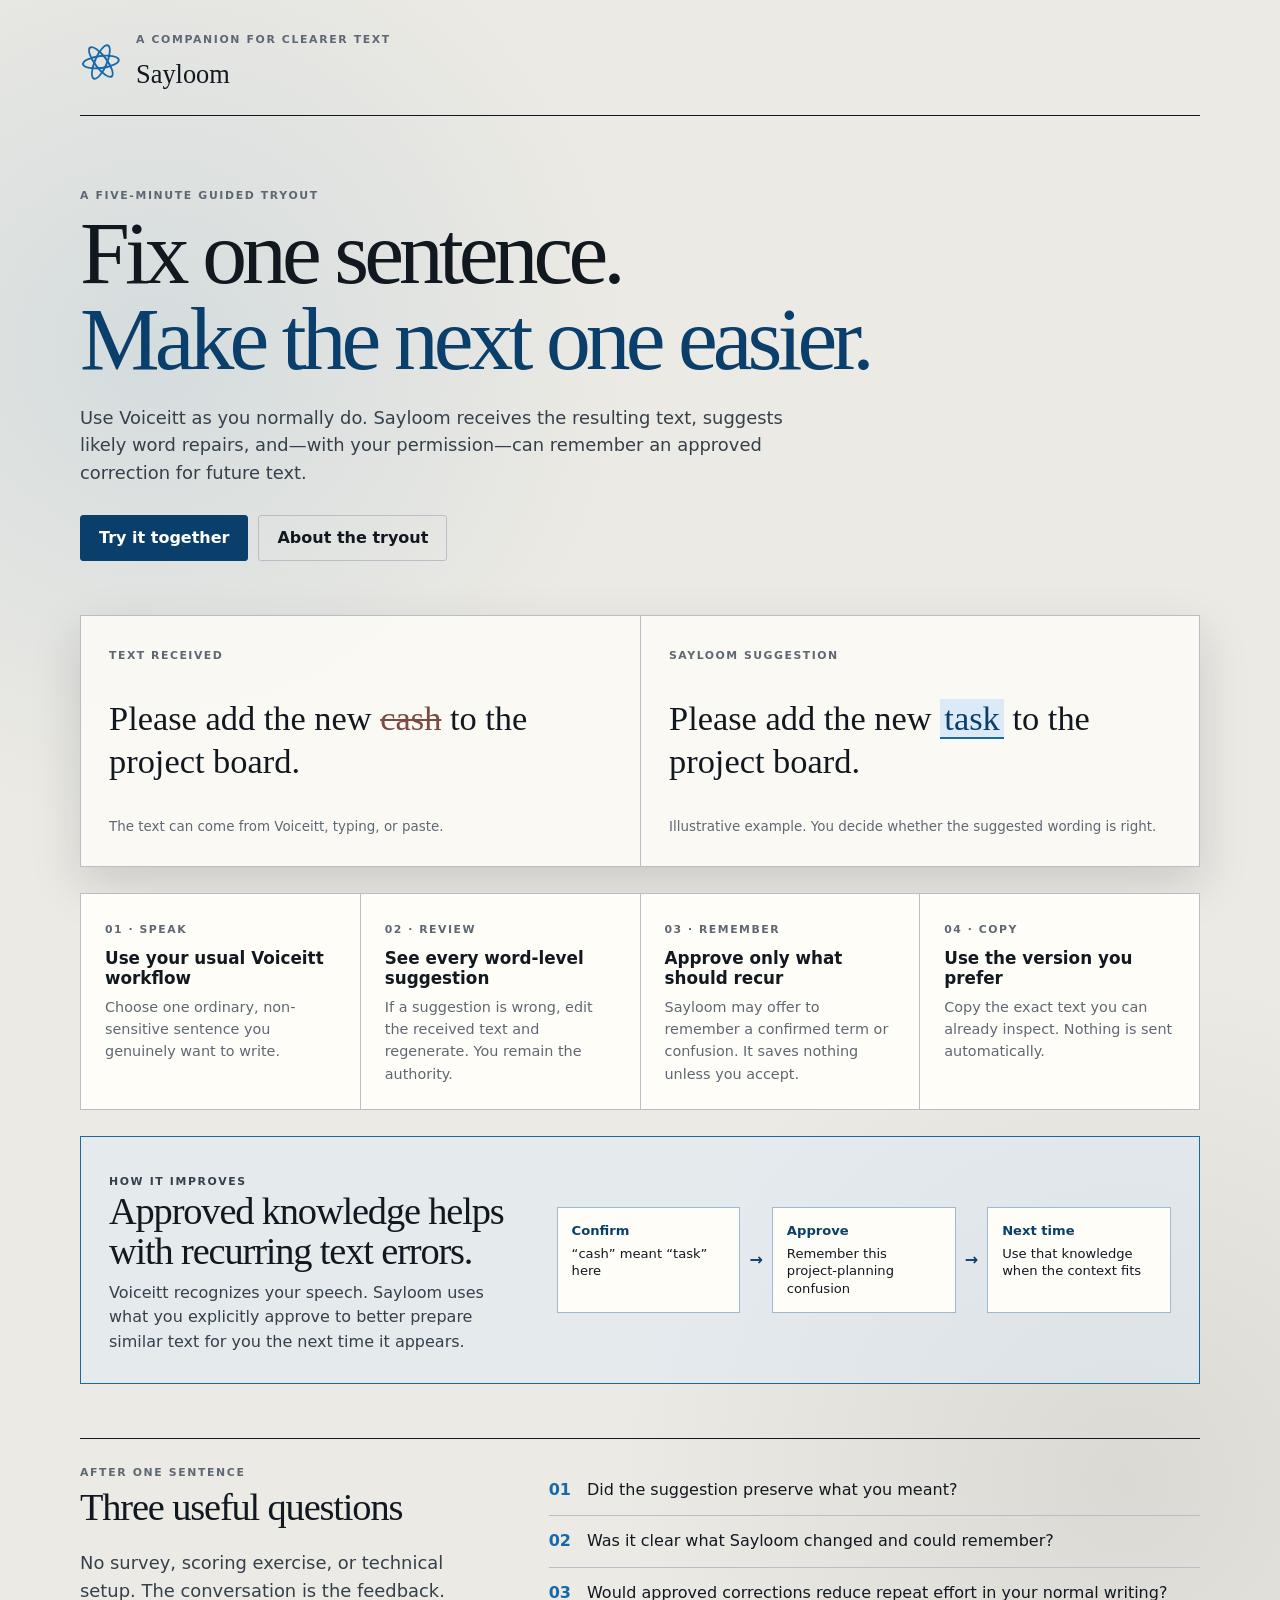
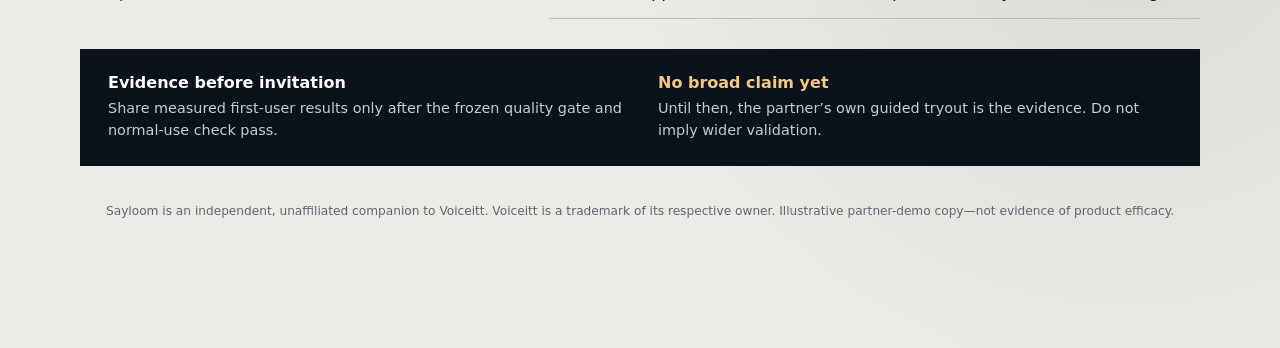
==== docs/partner-demo.html @ c9ff85a4 "docs: promote partner demo collateral Amp-Thread-ID: https://ampcode.com/threads/T-01a06f60-e98a-776" ====
<!doctype html>
<html lang="en">
  <head>
    <meta charset="utf-8">
    <meta name="viewport" content="width=device-width, initial-scale=1">
    <meta name="color-scheme" content="light">
    <title>Sayloom partner demonstration</title>
    <style>
      :root {
        --ink: #111820;
        --night: #0b121b;
        --muted: #5e6874;
        --paper: #eceae4;
        --paper-bright: #fffdf7;
        --line: #b9bec6;
        --blue: #1769aa;
        --blue-dark: #0b3f6b;
        --blue-pale: #dbeaf6;
        --shadow: rgba(11, 18, 27, 0.15);
      }

      * { box-sizing: border-box; }

      body {
        margin: 0;
        min-height: 100vh;
        color: var(--ink);
        background:
          radial-gradient(circle at 12% 18%, rgba(23, 105, 170, 0.11), transparent 30rem),
          radial-gradient(circle at 88% 76%, rgba(11, 18, 27, 0.08), transparent 32rem),
          var(--paper);
        font-family: "Avenir Next", Avenir, system-ui, sans-serif;
      }

      .page {
        width: min(1120px, calc(100% - 40px));
        margin: 0 auto;
        padding: 32px 0 116px;
      }

      .masthead {
        display: flex;
        align-items: center;
        justify-content: space-between;
        gap: 20px;
        padding-bottom: 20px;
        border-bottom: 1px solid var(--ink);
      }

      .brand { display: flex; align-items: center; gap: 14px; }
      .mark { position: relative; width: 42px; height: 42px; transform: rotate(-7deg); }
      .mark i {
        position: absolute;
        top: 13px;
        left: 2px;
        width: 38px;
        height: 14px;
        border: 2px solid var(--blue);
        border-radius: 50%;
      }
      .mark i:nth-child(2) { transform: rotate(60deg); }
      .mark i:nth-child(3) { transform: rotate(120deg); }

      .eyebrow {
        margin: 0 0 5px;
        color: var(--muted);
        font-size: 0.68rem;
        font-weight: 800;
        letter-spacing: 0.15em;
        text-transform: uppercase;
      }

      .brand-name { margin: 0; font-family: "Iowan Old Style", Palatino, serif; font-size: 1.65rem; font-weight: 500; }

      h1, h2 { font-family: "Iowan Old Style", Palatino, serif; font-weight: 500; }
      h1 { margin: 0; font-size: clamp(3rem, 7vw, 5.8rem); line-height: 0.96; letter-spacing: -0.055em; }
      h2 { margin: 0; font-size: clamp(1.7rem, 3vw, 2.5rem); line-height: 1.05; letter-spacing: -0.03em; }
      p { line-height: 1.55; }

      .lede { max-width: 720px; margin: 22px 0 0; color: #34404b; font-size: 1.12rem; }
      .hero { padding: 72px 0 54px; }
      .accent { color: var(--blue-dark); }
      .button {
        display: inline-flex;
        align-items: center;
        justify-content: center;
        min-height: 46px;
        padding: 10px 18px;
        border: 1px solid var(--blue-dark);
        border-radius: 3px;
        color: white;
        background: var(--blue-dark);
        font-weight: 750;
      }
      .button.secondary { color: var(--ink); background: transparent; border-color: var(--line); }
      .actions { display: flex; flex-wrap: wrap; gap: 10px; margin-top: 28px; }

      .sheet {
        border: 1px solid var(--line);
        background: rgba(255, 253, 247, 0.82);
        box-shadow: 0 18px 46px var(--shadow);
      }

      .sentence-demo { display: grid; grid-template-columns: 1fr 1fr; }
      .sentence {
        min-height: 230px;
        padding: 28px;
      }
      .sentence + .sentence { border-left: 1px solid var(--line); }
      .label { color: var(--muted); font-size: 0.68rem; font-weight: 800; letter-spacing: 0.14em; text-transform: uppercase; }
      .example { margin: 34px 0; font-family: "Iowan Old Style", Palatino, serif; font-size: clamp(1.45rem, 3vw, 2.15rem); line-height: 1.25; }
      mark { padding: 0 0.12em; color: var(--blue-dark); background: var(--blue-pale); border-bottom: 2px solid var(--blue); }
      del { color: #7a4b43; text-decoration-thickness: 2px; }
      .note { margin: 0; color: var(--muted); font-size: 0.84rem; }

      .steps { display: grid; grid-template-columns: repeat(4, 1fr); gap: 1px; margin-top: 26px; background: var(--line); border: 1px solid var(--line); }
      .step { min-height: 178px; padding: 24px; background: var(--paper-bright); }
      .step strong { display: block; margin: 11px 0 8px; font-size: 1.05rem; }
      .step p { margin: 0; color: var(--muted); font-size: 0.9rem; }

      .learning-loop {
        display: grid;
        grid-template-columns: 0.8fr 1.2fr;
        gap: 38px;
        align-items: center;
        margin-top: 26px;
        padding: 28px;
        border: 1px solid var(--blue);
        background: rgba(219, 234, 246, 0.48);
      }
      .learning-loop p { margin: 9px 0 0; color: #34404b; }
      .memory-path { display: flex; align-items: stretch; gap: 9px; }
      .memory-item { flex: 1; padding: 14px; border: 1px solid #9fb9cf; background: var(--paper-bright); font-size: 0.82rem; line-height: 1.35; }
      .memory-item strong { display: block; margin-bottom: 5px; color: var(--blue-dark); }
      .memory-arrow { display: grid; place-items: center; color: var(--blue-dark); font-weight: 800; }

      .feedback { margin-top: 54px; padding-top: 26px; border-top: 1px solid var(--ink); }
      .feedback-grid { display: grid; grid-template-columns: 0.9fr 1.4fr; gap: 50px; }
      .questions { margin: 0; padding: 0; list-style: none; counter-reset: question; }
      .questions li { display: flex; gap: 16px; padding: 14px 0; border-bottom: 1px solid var(--line); line-height: 1.4; }
      .questions li::before { counter-increment: question; content: "0" counter(question); color: var(--blue); font-weight: 800; }

      .proof-banner {
        display: grid;
        grid-template-columns: 1fr 1fr;
        gap: 36px;
        margin-top: 30px;
        padding: 24px 28px;
        color: white;
        background: var(--night);
      }
      .proof-banner p { margin: 5px 0 0; color: #c4ccd4; font-size: 0.9rem; }
      .proof-banner .pending { color: #f2c785; }

      .disclaimer { margin-top: 36px; color: var(--muted); font-size: 0.76rem; line-height: 1.5; text-align: center; }

      @media (max-width: 760px) {
        .page { width: min(100% - 24px, 620px); padding-top: 18px; }
        .masthead { align-items: flex-start; }
        .hero { display: block; padding: 48px 0 34px; }
        .sentence-demo, .steps, .learning-loop, .feedback-grid, .proof-banner { grid-template-columns: 1fr; }
        .sentence + .sentence { border-left: 0; border-top: 1px solid var(--line); }
        .step { min-height: 0; }
        .memory-path { flex-direction: column; }
        .memory-arrow { transform: rotate(90deg); }
        .proof-banner { gap: 14px; }
      }
    </style>
  </head>
  <body>
    <div class="page">
      <header class="masthead">
        <div class="brand">
          <span class="mark" aria-hidden="true"><i></i><i></i><i></i></span>
          <div>
            <p class="eyebrow">A companion for clearer text</p>
            <p class="brand-name">Sayloom</p>
          </div>
        </div>
      </header>

      <main>
        <section class="hero">
          <p class="eyebrow">A five-minute guided tryout</p>
          <h1>Fix one sentence.<br><span class="accent">Make the next one easier.</span></h1>
          <p class="lede">Use Voiceitt as you normally do. Sayloom receives the resulting text, suggests likely word repairs, and—with your permission—can remember an approved correction for future text.</p>
          <div class="actions">
            <span class="button">Try it together</span>
            <span class="button secondary">About the tryout</span>
          </div>
        </section>

        <section class="sheet sentence-demo" aria-label="Illustrative before and after">
          <article class="sentence">
            <span class="label">Text received</span>
            <p class="example">Please add the new <del>cash</del> to the project board.</p>
            <p class="note">The text can come from Voiceitt, typing, or paste.</p>
          </article>
          <article class="sentence">
            <span class="label">Sayloom suggestion</span>
            <p class="example">Please add the new <mark>task</mark> to the project board.</p>
            <p class="note">Illustrative example. You decide whether the suggested wording is right.</p>
          </article>
        </section>

        <section class="steps" aria-label="Tryout steps">
          <article class="step"><span class="label">01 · Speak</span><strong>Use your usual Voiceitt workflow</strong><p>Choose one ordinary, non-sensitive sentence you genuinely want to write.</p></article>
          <article class="step"><span class="label">02 · Review</span><strong>See every word-level suggestion</strong><p>If a suggestion is wrong, edit the received text and regenerate. You remain the authority.</p></article>
          <article class="step"><span class="label">03 · Remember</span><strong>Approve only what should recur</strong><p>Sayloom may offer to remember a confirmed term or confusion. It saves nothing unless you accept.</p></article>
          <article class="step"><span class="label">04 · Copy</span><strong>Use the version you prefer</strong><p>Copy the exact text you can already inspect. Nothing is sent automatically.</p></article>
        </section>

        <section class="learning-loop" aria-label="How approved corrections help next time">
          <div>
            <p class="eyebrow">How it improves</p>
            <h2>Approved knowledge helps with recurring text errors.</h2>
            <p>Voiceitt recognizes your speech. Sayloom uses what you explicitly approve to better prepare similar text for you the next time it appears.</p>
          </div>
          <div class="memory-path" aria-label="Confirm, approve, and reuse">
            <div class="memory-item"><strong>Confirm</strong>“cash” meant “task” here</div>
            <span class="memory-arrow" aria-hidden="true">→</span>
            <div class="memory-item"><strong>Approve</strong>Remember this project-planning confusion</div>
            <span class="memory-arrow" aria-hidden="true">→</span>
            <div class="memory-item"><strong>Next time</strong>Use that knowledge when the context fits</div>
          </div>
        </section>

        <section class="feedback">
          <div class="feedback-grid">
            <div><p class="eyebrow">After one sentence</p><h2>Three useful questions</h2><p class="lede">No survey, scoring exercise, or technical setup. The conversation is the feedback.</p></div>
            <ol class="questions"><li>Did the suggestion preserve what you meant?</li><li>Was it clear what Sayloom changed and could remember?</li><li>Would approved corrections reduce repeat effort in your normal writing?</li></ol>
          </div>
        </section>

        <section class="proof-banner">
          <div><strong>Evidence before invitation</strong><p>Share measured first-user results only after the frozen quality gate and normal-use check pass.</p></div>
          <div><strong class="pending">No broad claim yet</strong><p>Until then, the partner’s own guided tryout is the evidence. Do not imply wider validation.</p></div>
        </section>
      </main>
      <p class="disclaimer">Sayloom is an independent, unaffiliated companion to Voiceitt. Voiceitt is a trademark of its respective owner. Illustrative partner-demo copy—not evidence of product efficacy.</p>
    </div>
  </body>
</html>
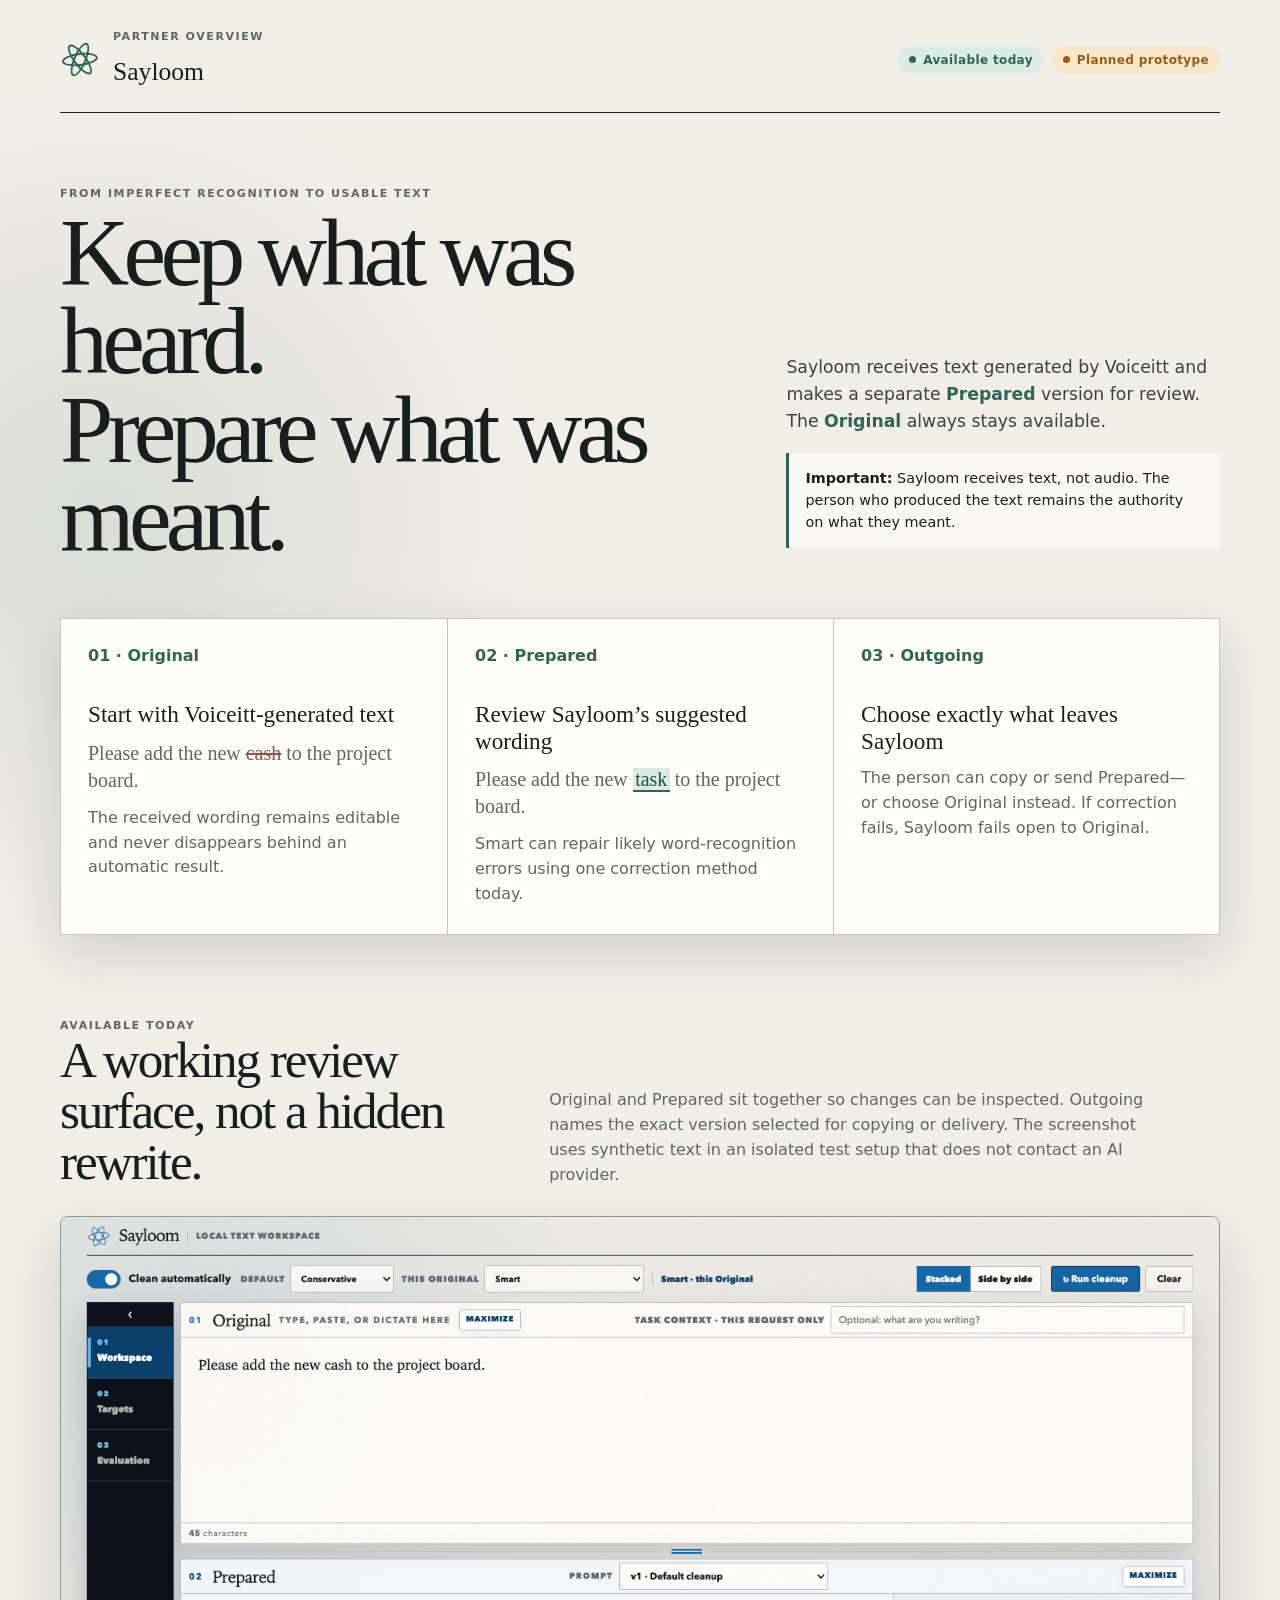
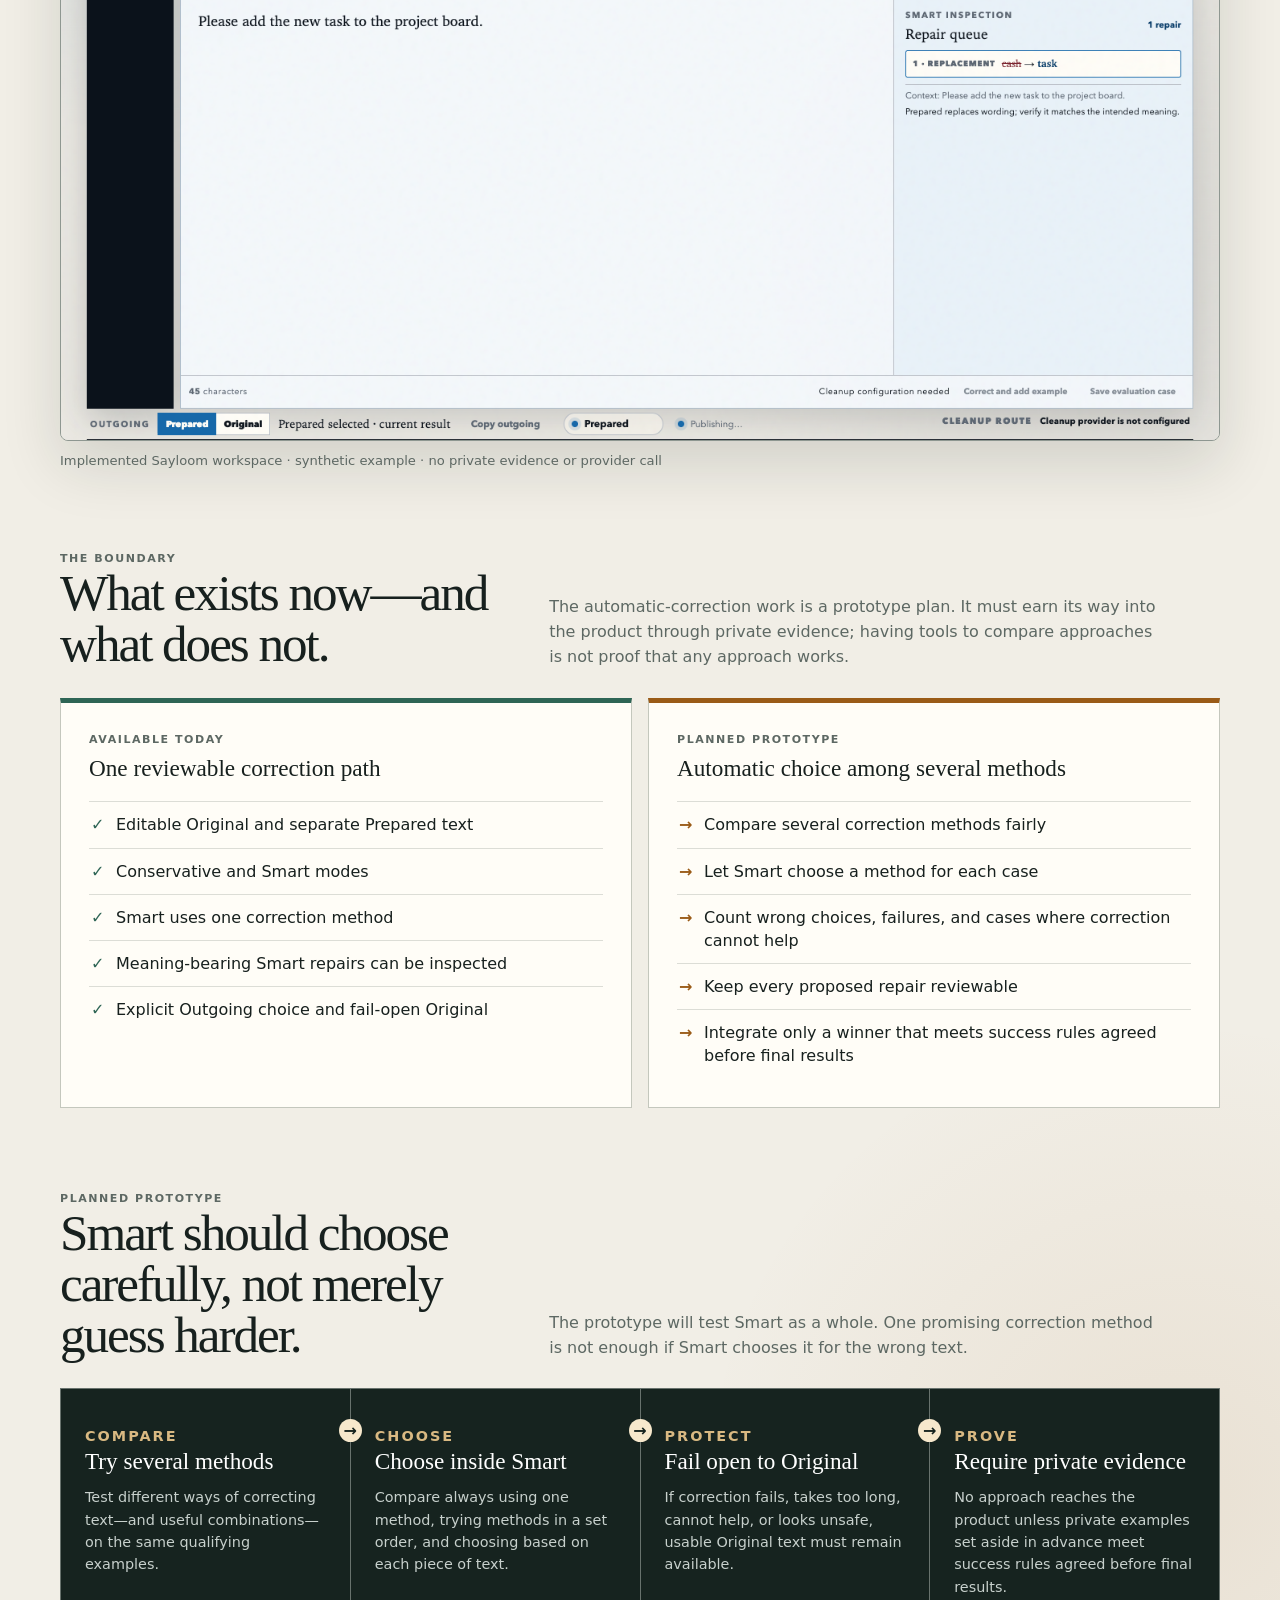
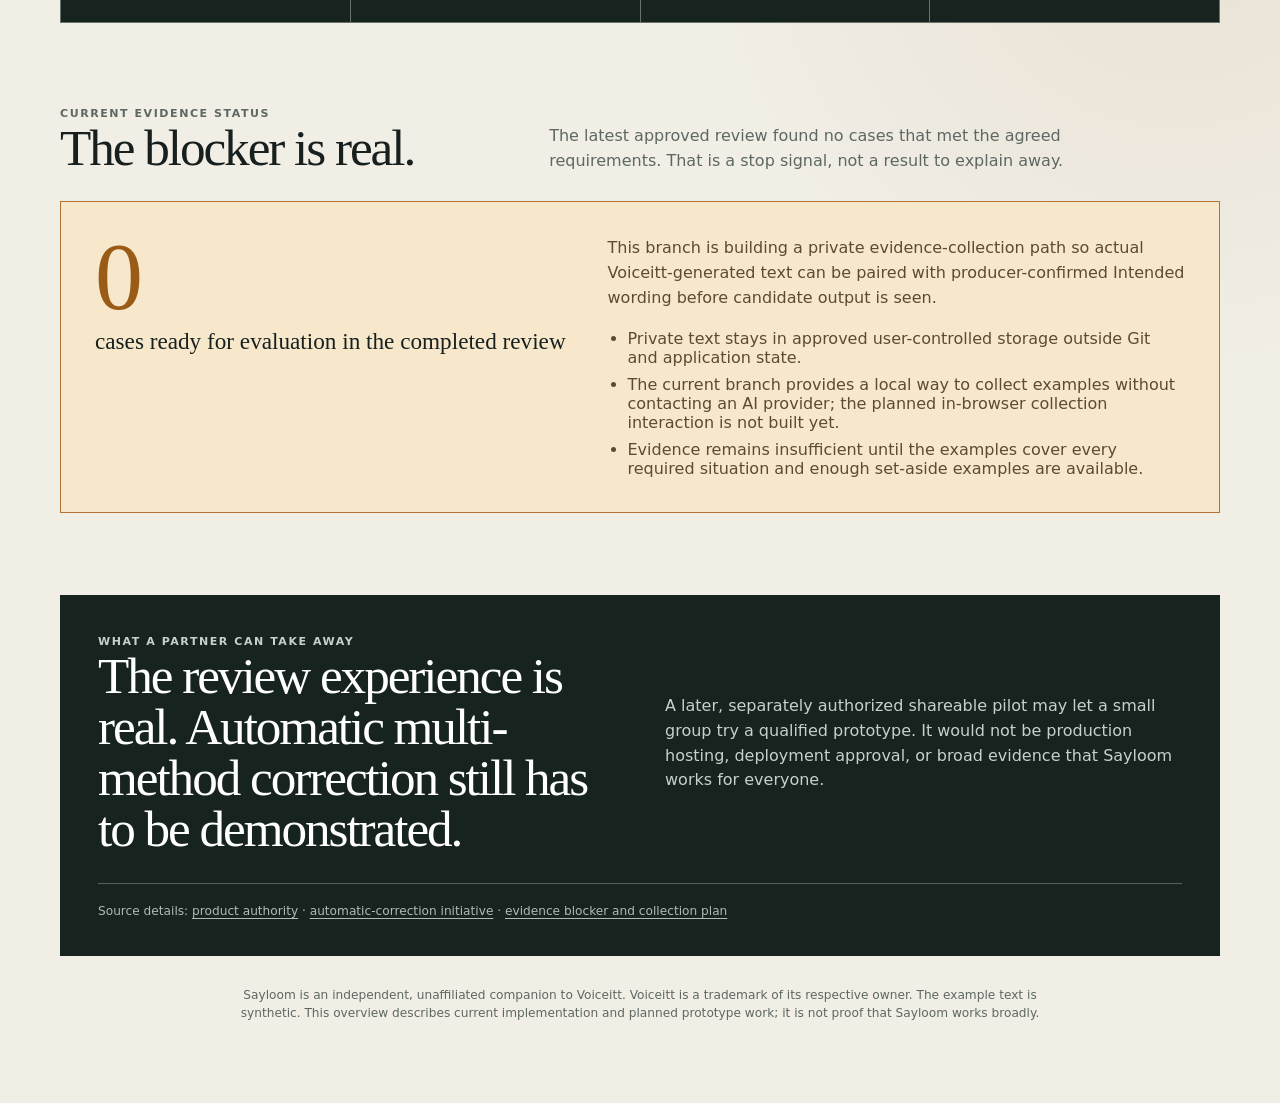
==== commit 86317d50: "docs(partner): explain automatic correction prototype Amp-Thread-ID: https://ampcode.com/threads/T-0" ====
--- a/docs/partner-demo.html
+++ b/docs/partner-demo.html
@@ -4,166 +4,136 @@
     <meta charset="utf-8">
     <meta name="viewport" content="width=device-width, initial-scale=1">
     <meta name="color-scheme" content="light">
-    <title>Sayloom partner demonstration</title>
+    <title>Sayloom partner overview</title>
     <style>
       :root {
-        --ink: #111820;
-        --night: #0b121b;
-        --muted: #5e6874;
-        --paper: #eceae4;
-        --paper-bright: #fffdf7;
-        --line: #b9bec6;
-        --blue: #1769aa;
-        --blue-dark: #0b3f6b;
-        --blue-pale: #dbeaf6;
-        --shadow: rgba(11, 18, 27, 0.15);
+        --ink: #17201e;
+        --muted: #5d6863;
+        --paper: #f1eee6;
+        --card: #fffdf7;
+        --line: #c4c7bd;
+        --green: #2e6555;
+        --green-pale: #dcebe4;
+        --amber: #9a5b17;
+        --amber-pale: #f7e8cc;
+        --night: #16231f;
+        --shadow: rgba(23, 32, 30, 0.14);
       }
 
       * { box-sizing: border-box; }
-
+      html { scroll-behavior: smooth; }
       body {
         margin: 0;
-        min-height: 100vh;
         color: var(--ink);
         background:
-          radial-gradient(circle at 12% 18%, rgba(23, 105, 170, 0.11), transparent 30rem),
-          radial-gradient(circle at 88% 76%, rgba(11, 18, 27, 0.08), transparent 32rem),
+          radial-gradient(circle at 8% 12%, rgba(46, 101, 85, 0.12), transparent 27rem),
+          radial-gradient(circle at 92% 72%, rgba(154, 91, 23, 0.09), transparent 30rem),
           var(--paper);
         font-family: "Avenir Next", Avenir, system-ui, sans-serif;
       }
 
-      .page {
-        width: min(1120px, calc(100% - 40px));
-        margin: 0 auto;
-        padding: 32px 0 116px;
-      }
-
-      .masthead {
-        display: flex;
-        align-items: center;
-        justify-content: space-between;
-        gap: 20px;
-        padding-bottom: 20px;
-        border-bottom: 1px solid var(--ink);
-      }
-
-      .brand { display: flex; align-items: center; gap: 14px; }
-      .mark { position: relative; width: 42px; height: 42px; transform: rotate(-7deg); }
-      .mark i {
-        position: absolute;
-        top: 13px;
-        left: 2px;
-        width: 38px;
-        height: 14px;
-        border: 2px solid var(--blue);
-        border-radius: 50%;
-      }
+      a { color: inherit; }
+      .page { width: min(1160px, calc(100% - 40px)); margin: 0 auto; padding: 28px 0 80px; }
+      .masthead { display: flex; justify-content: space-between; align-items: center; gap: 24px; padding-bottom: 20px; border-bottom: 1px solid var(--ink); }
+      .brand { display: flex; align-items: center; gap: 13px; }
+      .mark { position: relative; width: 40px; height: 40px; transform: rotate(-7deg); }
+      .mark i { position: absolute; top: 13px; left: 2px; width: 36px; height: 13px; border: 2px solid var(--green); border-radius: 50%; }
       .mark i:nth-child(2) { transform: rotate(60deg); }
       .mark i:nth-child(3) { transform: rotate(120deg); }
-
-      .eyebrow {
-        margin: 0 0 5px;
-        color: var(--muted);
-        font-size: 0.68rem;
-        font-weight: 800;
-        letter-spacing: 0.15em;
-        text-transform: uppercase;
-      }
-
-      .brand-name { margin: 0; font-family: "Iowan Old Style", Palatino, serif; font-size: 1.65rem; font-weight: 500; }
-
-      h1, h2 { font-family: "Iowan Old Style", Palatino, serif; font-weight: 500; }
-      h1 { margin: 0; font-size: clamp(3rem, 7vw, 5.8rem); line-height: 0.96; letter-spacing: -0.055em; }
-      h2 { margin: 0; font-size: clamp(1.7rem, 3vw, 2.5rem); line-height: 1.05; letter-spacing: -0.03em; }
+      .brand-name, h1, h2, h3 { font-family: "Iowan Old Style", Palatino, serif; font-weight: 500; }
+      .brand-name { margin: 0; font-size: 1.6rem; }
+      .eyebrow { margin: 0 0 7px; color: var(--muted); font-size: 0.69rem; font-weight: 800; letter-spacing: 0.14em; text-transform: uppercase; }
+      .state-key { display: flex; flex-wrap: wrap; gap: 8px; justify-content: flex-end; }
+      .pill { display: inline-flex; align-items: center; gap: 7px; padding: 7px 11px; border-radius: 999px; font-size: 0.75rem; font-weight: 800; letter-spacing: 0.03em; }
+      .pill::before { content: ""; width: 7px; height: 7px; border-radius: 50%; background: currentColor; }
+      .pill.today { color: var(--green); background: var(--green-pale); }
+      .pill.planned { color: var(--amber); background: var(--amber-pale); }
+
+      .hero { display: grid; grid-template-columns: 1.2fr 0.8fr; gap: clamp(34px, 6vw, 76px); align-items: end; padding: 72px 0 56px; }
+      h1 { max-width: 780px; margin: 0; font-size: clamp(3.15rem, 7.5vw, 6.5rem); line-height: 0.92; letter-spacing: -0.06em; }
+      h2 { margin: 0; font-size: clamp(2rem, 4vw, 3.4rem); line-height: 1; letter-spacing: -0.04em; }
+      h3 { margin: 0; font-size: 1.45rem; line-height: 1.15; }
       p { line-height: 1.55; }
-
-      .lede { max-width: 720px; margin: 22px 0 0; color: #34404b; font-size: 1.12rem; }
-      .hero { padding: 72px 0 54px; }
-      .accent { color: var(--blue-dark); }
-      .button {
-        display: inline-flex;
-        align-items: center;
-        justify-content: center;
-        min-height: 46px;
-        padding: 10px 18px;
-        border: 1px solid var(--blue-dark);
-        border-radius: 3px;
-        color: white;
-        background: var(--blue-dark);
-        font-weight: 750;
-      }
-      .button.secondary { color: var(--ink); background: transparent; border-color: var(--line); }
-      .actions { display: flex; flex-wrap: wrap; gap: 10px; margin-top: 28px; }
-
-      .sheet {
-        border: 1px solid var(--line);
-        background: rgba(255, 253, 247, 0.82);
-        box-shadow: 0 18px 46px var(--shadow);
-      }
-
-      .sentence-demo { display: grid; grid-template-columns: 1fr 1fr; }
-      .sentence {
-        min-height: 230px;
-        padding: 28px;
-      }
-      .sentence + .sentence { border-left: 1px solid var(--line); }
-      .label { color: var(--muted); font-size: 0.68rem; font-weight: 800; letter-spacing: 0.14em; text-transform: uppercase; }
-      .example { margin: 34px 0; font-family: "Iowan Old Style", Palatino, serif; font-size: clamp(1.45rem, 3vw, 2.15rem); line-height: 1.25; }
-      mark { padding: 0 0.12em; color: var(--blue-dark); background: var(--blue-pale); border-bottom: 2px solid var(--blue); }
-      del { color: #7a4b43; text-decoration-thickness: 2px; }
-      .note { margin: 0; color: var(--muted); font-size: 0.84rem; }
-
-      .steps { display: grid; grid-template-columns: repeat(4, 1fr); gap: 1px; margin-top: 26px; background: var(--line); border: 1px solid var(--line); }
-      .step { min-height: 178px; padding: 24px; background: var(--paper-bright); }
-      .step strong { display: block; margin: 11px 0 8px; font-size: 1.05rem; }
-      .step p { margin: 0; color: var(--muted); font-size: 0.9rem; }
-
-      .learning-loop {
-        display: grid;
-        grid-template-columns: 0.8fr 1.2fr;
-        gap: 38px;
-        align-items: center;
-        margin-top: 26px;
-        padding: 28px;
-        border: 1px solid var(--blue);
-        background: rgba(219, 234, 246, 0.48);
-      }
-      .learning-loop p { margin: 9px 0 0; color: #34404b; }
-      .memory-path { display: flex; align-items: stretch; gap: 9px; }
-      .memory-item { flex: 1; padding: 14px; border: 1px solid #9fb9cf; background: var(--paper-bright); font-size: 0.82rem; line-height: 1.35; }
-      .memory-item strong { display: block; margin-bottom: 5px; color: var(--blue-dark); }
-      .memory-arrow { display: grid; place-items: center; color: var(--blue-dark); font-weight: 800; }
-
-      .feedback { margin-top: 54px; padding-top: 26px; border-top: 1px solid var(--ink); }
-      .feedback-grid { display: grid; grid-template-columns: 0.9fr 1.4fr; gap: 50px; }
-      .questions { margin: 0; padding: 0; list-style: none; counter-reset: question; }
-      .questions li { display: flex; gap: 16px; padding: 14px 0; border-bottom: 1px solid var(--line); line-height: 1.4; }
-      .questions li::before { counter-increment: question; content: "0" counter(question); color: var(--blue); font-weight: 800; }
-
-      .proof-banner {
-        display: grid;
-        grid-template-columns: 1fr 1fr;
-        gap: 36px;
-        margin-top: 30px;
-        padding: 24px 28px;
-        color: white;
-        background: var(--night);
-      }
-      .proof-banner p { margin: 5px 0 0; color: #c4ccd4; font-size: 0.9rem; }
-      .proof-banner .pending { color: #f2c785; }
-
-      .disclaimer { margin-top: 36px; color: var(--muted); font-size: 0.76rem; line-height: 1.5; text-align: center; }
-
-      @media (max-width: 760px) {
+      .hero-copy { margin: 0 0 3px; color: #39443f; font-size: 1.08rem; }
+      .hero-copy strong { color: var(--green); }
+      .rule-note { margin-top: 18px; padding: 14px 16px; border-left: 3px solid var(--green); background: rgba(255, 253, 247, 0.65); font-size: 0.9rem; }
+
+      .story { display: grid; grid-template-columns: repeat(3, 1fr); border: 1px solid var(--line); background: var(--card); box-shadow: 0 18px 50px var(--shadow); }
+      .story-card { min-height: 255px; padding: 27px; }
+      .story-card + .story-card { border-left: 1px solid var(--line); }
+      .story-card .number { display: block; margin-bottom: 36px; color: var(--green); font-weight: 850; }
+      .story-card p { margin: 12px 0 0; color: var(--muted); }
+      .example { margin: 18px 0 0; font-family: "Iowan Old Style", Palatino, serif; font-size: 1.25rem; line-height: 1.35; }
+      del { color: #8b554b; text-decoration-thickness: 2px; }
+      mark { padding: 0 0.12em; color: #1f5143; background: var(--green-pale); border-bottom: 2px solid var(--green); }
+
+      .section { padding-top: 82px; }
+      .section-heading { display: grid; grid-template-columns: 0.8fr 1.2fr; gap: 42px; align-items: end; margin-bottom: 28px; }
+      .section-heading p { max-width: 610px; margin: 0; color: var(--muted); }
+      figure { margin: 0; }
+      .product-shot { overflow: hidden; border: 1px solid #8e9791; border-radius: 8px; background: #e6e5df; box-shadow: 0 24px 60px var(--shadow); }
+      .product-shot img { display: block; width: 100%; height: auto; }
+      figcaption { margin-top: 12px; color: var(--muted); font-size: 0.82rem; }
+
+      .boundary { display: grid; grid-template-columns: 1fr 1fr; gap: 16px; }
+      .boundary-card { padding: 28px; border: 1px solid var(--line); background: var(--card); }
+      .boundary-card.today { border-top: 5px solid var(--green); }
+      .boundary-card.planned { border-top: 5px solid var(--amber); }
+      .boundary-card ul { margin: 20px 0 0; padding: 0; list-style: none; }
+      .boundary-card li { position: relative; padding: 11px 0 11px 27px; border-top: 1px solid #dcddd6; line-height: 1.45; }
+      .boundary-card li::before { position: absolute; left: 2px; font-weight: 900; }
+      .boundary-card.today li::before { content: "✓"; color: var(--green); }
+      .boundary-card.planned li::before { content: "→"; color: var(--amber); }
+
+      .future-path { display: grid; grid-template-columns: repeat(4, 1fr); gap: 1px; margin-top: 24px; border: 1px solid #68726d; background: #68726d; }
+      .future-step { position: relative; min-height: 190px; padding: 24px; background: var(--night); color: white; }
+      .future-step + .future-step::before { content: "→"; position: absolute; left: -12px; top: 30px; z-index: 2; display: grid; place-items: center; width: 23px; height: 23px; border-radius: 50%; color: var(--night); background: var(--amber-pale); font-weight: 900; }
+      .future-step .eyebrow { color: #d9b982; }
+      .future-step p { margin: 12px 0 0; color: #c7d0cc; font-size: 0.9rem; }
+
+      .evidence { display: grid; grid-template-columns: 0.9fr 1.1fr; gap: 40px; margin-top: 26px; padding: 34px; border: 1px solid #b17432; background: var(--amber-pale); }
+      .evidence strong.big { display: block; color: var(--amber); font-family: "Iowan Old Style", Palatino, serif; font-size: clamp(3rem, 8vw, 6rem); font-weight: 500; line-height: 0.85; }
+      .evidence h3 { margin-top: 10px; }
+      .evidence p { margin: 0; color: #5e4a31; }
+      .evidence ul { margin: 18px 0 0; padding-left: 20px; color: #5e4a31; }
+      .evidence li + li { margin-top: 8px; }
+
+      .closing { margin-top: 82px; padding: 38px; color: white; background: var(--night); }
+      .closing-grid { display: grid; grid-template-columns: 1fr 1fr; gap: 50px; align-items: center; }
+      .closing h2 { max-width: 600px; }
+      .closing p { margin: 0; color: #c7d0cc; }
+      .sources { margin-top: 28px; padding-top: 20px; border-top: 1px solid #53615b; color: #aebbb5; font-size: 0.76rem; }
+      .sources a { text-underline-offset: 3px; }
+      .disclaimer { margin: 30px auto 0; max-width: 820px; color: var(--muted); font-size: 0.76rem; text-align: center; }
+
+      @media print {
+        @page { size: A4 portrait; margin: 12mm 10mm; }
+        body { -webkit-print-color-adjust: exact; print-color-adjust: exact; }
+        .page { width: auto; padding: 0; }
+        .hero { padding: 36px 0 28px; }
+        h1 { font-size: 4.2rem; }
+        .story, .boundary, .future-path, .evidence, figure { break-inside: avoid; page-break-inside: avoid; }
+        .story-card { min-height: 210px; padding: 20px; }
+        .story-card .number { margin-bottom: 18px; }
+        .section { break-before: page; page-break-before: always; padding-top: 0; }
+        .section-heading { break-after: avoid; page-break-after: avoid; }
+        .closing { break-before: page; page-break-before: always; break-inside: avoid; page-break-inside: avoid; margin-top: 0; }
+      }
+
+      @media (max-width: 780px) {
         .page { width: min(100% - 24px, 620px); padding-top: 18px; }
         .masthead { align-items: flex-start; }
-        .hero { display: block; padding: 48px 0 34px; }
-        .sentence-demo, .steps, .learning-loop, .feedback-grid, .proof-banner { grid-template-columns: 1fr; }
-        .sentence + .sentence { border-left: 0; border-top: 1px solid var(--line); }
-        .step { min-height: 0; }
-        .memory-path { flex-direction: column; }
-        .memory-arrow { transform: rotate(90deg); }
-        .proof-banner { gap: 14px; }
+        .state-key { display: grid; justify-items: end; }
+        .hero, .section-heading, .boundary, .evidence, .closing-grid { grid-template-columns: 1fr; }
+        .hero { padding: 50px 0 38px; gap: 28px; }
+        .story, .future-path { grid-template-columns: 1fr; }
+        .story-card { min-height: 0; }
+        .story-card + .story-card { border-left: 0; border-top: 1px solid var(--line); }
+        .story-card .number { margin-bottom: 18px; }
+        .future-step { min-height: 0; }
+        .future-step + .future-step::before { content: "↓"; left: 24px; top: -12px; }
+        .section { padding-top: 62px; }
+        .closing { padding: 28px; }
       }
     </style>
   </head>
@@ -172,72 +142,129 @@
       <header class="masthead">
         <div class="brand">
           <span class="mark" aria-hidden="true"><i></i><i></i><i></i></span>
-          <div>
-            <p class="eyebrow">A companion for clearer text</p>
-            <p class="brand-name">Sayloom</p>
-          </div>
+          <div><p class="eyebrow">Partner overview</p><p class="brand-name">Sayloom</p></div>
+        </div>
+        <div class="state-key" aria-label="Project status key">
+          <span class="pill today">Available today</span>
+          <span class="pill planned">Planned prototype</span>
         </div>
       </header>
 
       <main>
         <section class="hero">
-          <p class="eyebrow">A five-minute guided tryout</p>
-          <h1>Fix one sentence.<br><span class="accent">Make the next one easier.</span></h1>
-          <p class="lede">Use Voiceitt as you normally do. Sayloom receives the resulting text, suggests likely word repairs, and—with your permission—can remember an approved correction for future text.</p>
-          <div class="actions">
-            <span class="button">Try it together</span>
-            <span class="button secondary">About the tryout</span>
-          </div>
-        </section>
-
-        <section class="sheet sentence-demo" aria-label="Illustrative before and after">
-          <article class="sentence">
-            <span class="label">Text received</span>
+          <div>
+            <p class="eyebrow">From imperfect recognition to usable text</p>
+            <h1>Keep what was heard.<br>Prepare what was meant.</h1>
+          </div>
+          <div>
+            <p class="hero-copy">Sayloom receives text generated by Voiceitt and makes a separate <strong>Prepared</strong> version for review. The <strong>Original</strong> always stays available.</p>
+            <p class="rule-note"><strong>Important:</strong> Sayloom receives text, not audio. The person who produced the text remains the authority on what they meant.</p>
+          </div>
+        </section>
+
+        <section class="story" aria-label="The Sayloom workflow available today">
+          <article class="story-card">
+            <span class="number">01 · Original</span>
+            <h3>Start with Voiceitt-generated text</h3>
             <p class="example">Please add the new <del>cash</del> to the project board.</p>
-            <p class="note">The text can come from Voiceitt, typing, or paste.</p>
+            <p>The received wording remains editable and never disappears behind an automatic result.</p>
           </article>
-          <article class="sentence">
-            <span class="label">Sayloom suggestion</span>
+          <article class="story-card">
+            <span class="number">02 · Prepared</span>
+            <h3>Review Sayloom’s suggested wording</h3>
             <p class="example">Please add the new <mark>task</mark> to the project board.</p>
-            <p class="note">Illustrative example. You decide whether the suggested wording is right.</p>
+            <p>Smart can repair likely word-recognition errors using one correction method today.</p>
           </article>
-        </section>
-
-        <section class="steps" aria-label="Tryout steps">
-          <article class="step"><span class="label">01 · Speak</span><strong>Use your usual Voiceitt workflow</strong><p>Choose one ordinary, non-sensitive sentence you genuinely want to write.</p></article>
-          <article class="step"><span class="label">02 · Review</span><strong>See every word-level suggestion</strong><p>If a suggestion is wrong, edit the received text and regenerate. You remain the authority.</p></article>
-          <article class="step"><span class="label">03 · Remember</span><strong>Approve only what should recur</strong><p>Sayloom may offer to remember a confirmed term or confusion. It saves nothing unless you accept.</p></article>
-          <article class="step"><span class="label">04 · Copy</span><strong>Use the version you prefer</strong><p>Copy the exact text you can already inspect. Nothing is sent automatically.</p></article>
-        </section>
-
-        <section class="learning-loop" aria-label="How approved corrections help next time">
-          <div>
-            <p class="eyebrow">How it improves</p>
-            <h2>Approved knowledge helps with recurring text errors.</h2>
-            <p>Voiceitt recognizes your speech. Sayloom uses what you explicitly approve to better prepare similar text for you the next time it appears.</p>
-          </div>
-          <div class="memory-path" aria-label="Confirm, approve, and reuse">
-            <div class="memory-item"><strong>Confirm</strong>“cash” meant “task” here</div>
-            <span class="memory-arrow" aria-hidden="true">→</span>
-            <div class="memory-item"><strong>Approve</strong>Remember this project-planning confusion</div>
-            <span class="memory-arrow" aria-hidden="true">→</span>
-            <div class="memory-item"><strong>Next time</strong>Use that knowledge when the context fits</div>
-          </div>
-        </section>
-
-        <section class="feedback">
-          <div class="feedback-grid">
-            <div><p class="eyebrow">After one sentence</p><h2>Three useful questions</h2><p class="lede">No survey, scoring exercise, or technical setup. The conversation is the feedback.</p></div>
-            <ol class="questions"><li>Did the suggestion preserve what you meant?</li><li>Was it clear what Sayloom changed and could remember?</li><li>Would approved corrections reduce repeat effort in your normal writing?</li></ol>
-          </div>
-        </section>
-
-        <section class="proof-banner">
-          <div><strong>Evidence before invitation</strong><p>Share measured first-user results only after the frozen quality gate and normal-use check pass.</p></div>
-          <div><strong class="pending">No broad claim yet</strong><p>Until then, the partner’s own guided tryout is the evidence. Do not imply wider validation.</p></div>
+          <article class="story-card">
+            <span class="number">03 · Outgoing</span>
+            <h3>Choose exactly what leaves Sayloom</h3>
+            <p>The person can copy or send Prepared—or choose Original instead. If correction fails, Sayloom fails open to Original.</p>
+          </article>
+        </section>
+
+        <section class="section" aria-labelledby="built-title">
+          <div class="section-heading">
+            <div><p class="eyebrow">Available today</p><h2 id="built-title">A working review surface, not a hidden rewrite.</h2></div>
+            <p>Original and Prepared sit together so changes can be inspected. Outgoing names the exact version selected for copying or delivery. The screenshot uses synthetic text in an isolated test setup that does not contact an AI provider.</p>
+          </div>
+          <figure>
+            <div class="product-shot"><img src="images/partner-demo-workspace.png" alt="Sayloom workspace showing synthetic Original and Prepared text, a Smart repair review, and Prepared selected as Outgoing"></div>
+            <figcaption>Implemented Sayloom workspace · synthetic example · no private evidence or provider call</figcaption>
+          </figure>
+        </section>
+
+        <section class="section" aria-labelledby="boundary-title">
+          <div class="section-heading">
+            <div><p class="eyebrow">The boundary</p><h2 id="boundary-title">What exists now—and what does not.</h2></div>
+            <p>The automatic-correction work is a prototype plan. It must earn its way into the product through private evidence; having tools to compare approaches is not proof that any approach works.</p>
+          </div>
+          <div class="boundary">
+            <article class="boundary-card today">
+              <p class="eyebrow">Available today</p>
+              <h3>One reviewable correction path</h3>
+              <ul>
+                <li>Editable Original and separate Prepared text</li>
+                <li>Conservative and Smart modes</li>
+                <li>Smart uses one correction method</li>
+                <li>Meaning-bearing Smart repairs can be inspected</li>
+                <li>Explicit Outgoing choice and fail-open Original</li>
+              </ul>
+            </article>
+            <article class="boundary-card planned">
+              <p class="eyebrow">Planned prototype</p>
+              <h3>Automatic choice among several methods</h3>
+              <ul>
+                <li>Compare several correction methods fairly</li>
+                <li>Let Smart choose a method for each case</li>
+                <li>Count wrong choices, failures, and cases where correction cannot help</li>
+                <li>Keep every proposed repair reviewable</li>
+                <li>Integrate only a winner that meets success rules agreed before final results</li>
+              </ul>
+            </article>
+          </div>
+        </section>
+
+        <section class="section" aria-labelledby="plan-title">
+          <div class="section-heading">
+            <div><p class="eyebrow">Planned prototype</p><h2 id="plan-title">Smart should choose carefully, not merely guess harder.</h2></div>
+            <p>The prototype will test Smart as a whole. One promising correction method is not enough if Smart chooses it for the wrong text.</p>
+          </div>
+          <div class="future-path" aria-label="Planned automatic correction prototype flow">
+            <article class="future-step"><p class="eyebrow">Compare</p><h3>Try several methods</h3><p>Test different ways of correcting text—and useful combinations—on the same qualifying examples.</p></article>
+            <article class="future-step"><p class="eyebrow">Choose</p><h3>Choose inside Smart</h3><p>Compare always using one method, trying methods in a set order, and choosing based on each piece of text.</p></article>
+            <article class="future-step"><p class="eyebrow">Protect</p><h3>Fail open to Original</h3><p>If correction fails, takes too long, cannot help, or looks unsafe, usable Original text must remain available.</p></article>
+            <article class="future-step"><p class="eyebrow">Prove</p><h3>Require private evidence</h3><p>No approach reaches the product unless private examples set aside in advance meet success rules agreed before final results.</p></article>
+          </div>
+        </section>
+
+        <section class="section" aria-labelledby="evidence-title">
+          <div class="section-heading">
+            <div><p class="eyebrow">Current evidence status</p><h2 id="evidence-title">The blocker is real.</h2></div>
+            <p>The latest approved review found no cases that met the agreed requirements. That is a stop signal, not a result to explain away.</p>
+          </div>
+          <div class="evidence">
+            <div><strong class="big">0</strong><h3>cases ready for evaluation in the completed review</h3></div>
+            <div>
+              <p>This branch is building a private evidence-collection path so actual Voiceitt-generated text can be paired with producer-confirmed Intended wording before candidate output is seen.</p>
+              <ul>
+                <li>Private text stays in approved user-controlled storage outside Git and application state.</li>
+                <li>The current branch provides a local way to collect examples without contacting an AI provider; the planned in-browser collection interaction is not built yet.</li>
+                <li>Evidence remains insufficient until the examples cover every required situation and enough set-aside examples are available.</li>
+              </ul>
+            </div>
+          </div>
+        </section>
+
+        <section class="closing">
+          <div class="closing-grid">
+            <div><p class="eyebrow">What a partner can take away</p><h2>The review experience is real. Automatic multi-method correction still has to be demonstrated.</h2></div>
+            <p>A later, separately authorized shareable pilot may let a small group try a qualified prototype. It would not be production hosting, deployment approval, or broad evidence that Sayloom works for everyone.</p>
+          </div>
+          <div class="sources">Source details: <a href="../PRODUCT.md">product authority</a> · <a href="https://github.com/dmclark/sayloom/issues/46">automatic-correction initiative</a> · <a href="https://github.com/dmclark/sayloom/issues/60">evidence blocker and collection plan</a></div>
         </section>
       </main>
-      <p class="disclaimer">Sayloom is an independent, unaffiliated companion to Voiceitt. Voiceitt is a trademark of its respective owner. Illustrative partner-demo copy—not evidence of product efficacy.</p>
+
+      <p class="disclaimer">Sayloom is an independent, unaffiliated companion to Voiceitt. Voiceitt is a trademark of its respective owner. The example text is synthetic. This overview describes current implementation and planned prototype work; it is not proof that Sayloom works broadly.</p>
     </div>
   </body>
 </html>
